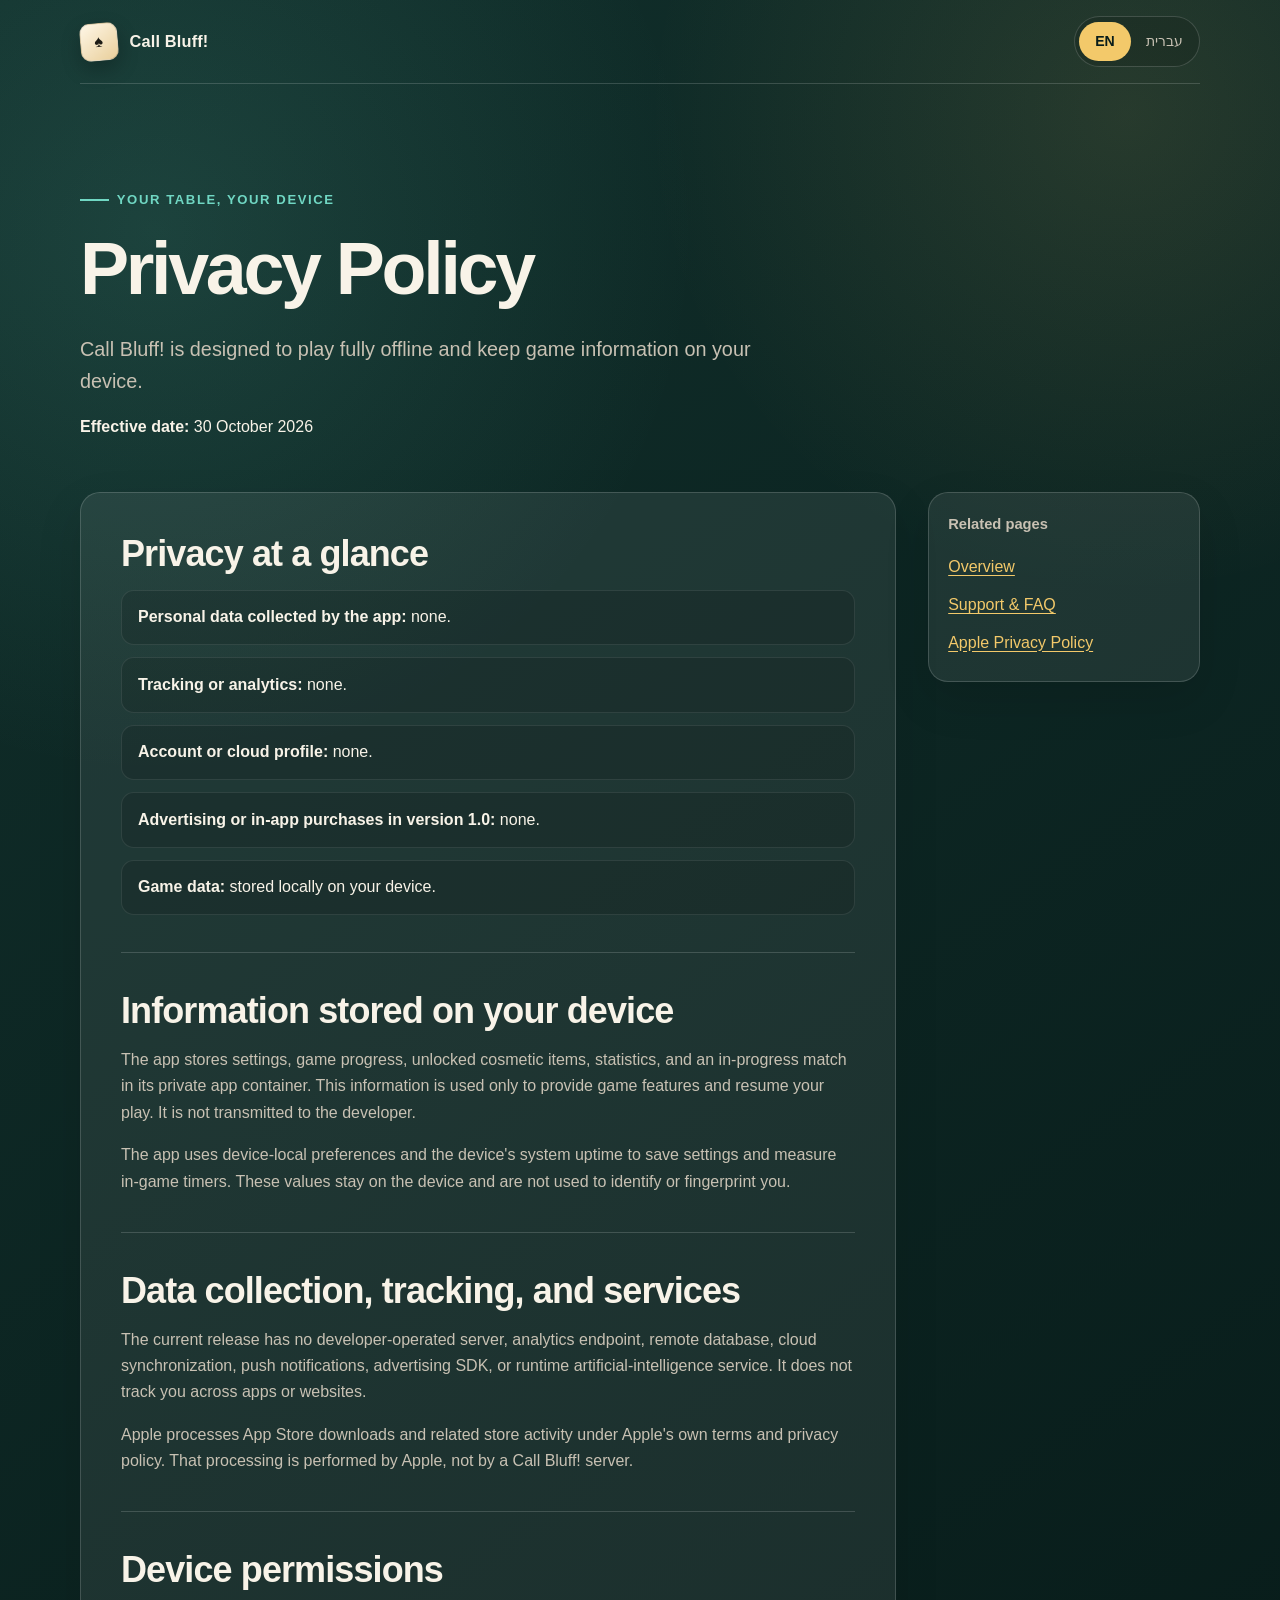
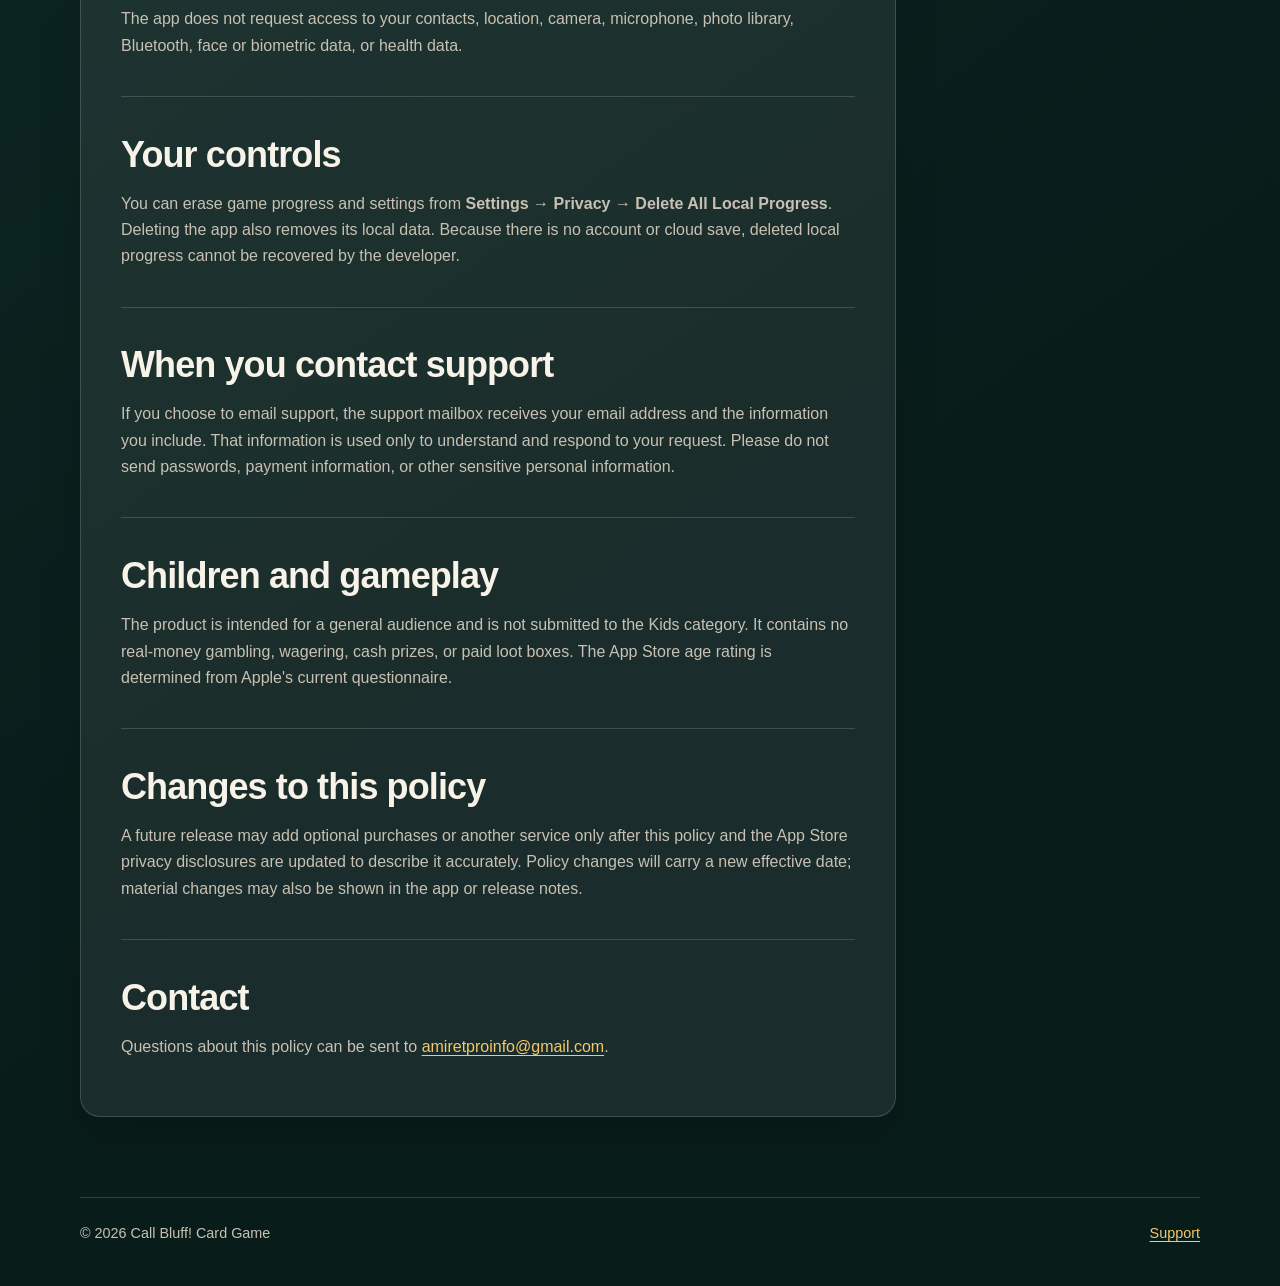
==== privacy.html @ 05d89d17 "Initial-public-support-site" ====
<!doctype html>
<html lang="en" dir="ltr">
  <head>
    <meta charset="utf-8" />
    <meta name="viewport" content="width=device-width, initial-scale=1" />
    <meta name="theme-color" content="#112f2b" />
    <meta
      name="description"
      content="Privacy Policy for Call Bluff! Card Game / שקרן! משחק הבלופים."
    />
    <title>Privacy Policy — Call Bluff!</title>
    <link rel="stylesheet" href="assets/styles.css" />
    <script src="site-config.js" defer></script>
    <script src="assets/site.js" defer></script>
  </head>
  <body>
    <a class="skip-link" href="#main">Skip to content / דילוג לתוכן</a>

    <header class="site-shell site-header">
      <a
        class="brand"
        href="index.html"
        data-language-aware
        aria-label="Call Bluff! home"
      >
        <span class="brand-mark" aria-hidden="true">♠</span>
        <span class="brand-wordmark">Call Bluff!</span>
      </a>
      <div class="language-switcher" role="group" aria-label="Language / שפה">
        <button type="button" data-set-lang="en" aria-pressed="true">EN</button>
        <button type="button" data-set-lang="he" aria-pressed="false">
          עברית
        </button>
      </div>
    </header>

    <main id="main" class="site-shell">
      <header class="document-hero" data-lang-panel="en">
        <p class="eyebrow">Your table, your device</p>
        <h1>Privacy Policy</h1>
        <p class="lede">
          Call Bluff! is designed to play fully offline and keep game
          information on your device.
        </p>
        <p>
          <strong>Effective date:</strong>
          <time datetime="2026-10-30">30 October 2026</time>
        </p>
      </header>

      <header
        class="document-hero"
        data-lang-panel="he"
        lang="he"
        dir="rtl"
        hidden
      >
        <p class="eyebrow">השולחן שלך, המכשיר שלך</p>
        <h1>מדיניות פרטיות</h1>
        <p class="lede">
          שקרן! תוכנן לפעול באופן מלא אופליין ולשמור את פרטי המשחק במכשיר שלך.
        </p>
        <p>
          <strong>תאריך תחילה:</strong>
          <time datetime="2026-10-30">30 באוקטובר 2026</time>
        </p>
      </header>

      <div class="document-layout" data-lang-panel="en">
        <article class="content-card">
          <section aria-labelledby="privacy-summary-en">
            <h2 id="privacy-summary-en">Privacy at a glance</h2>
            <ul class="summary-list">
              <li>
                <strong>Personal data collected by the app:</strong> none.
              </li>
              <li><strong>Tracking or analytics:</strong> none.</li>
              <li><strong>Account or cloud profile:</strong> none.</li>
              <li>
                <strong>Advertising or in-app purchases in version 1.0:</strong>
                none.
              </li>
              <li>
                <strong>Game data:</strong> stored locally on your device.
              </li>
            </ul>
          </section>

          <section aria-labelledby="local-data-en">
            <h2 id="local-data-en">Information stored on your device</h2>
            <p>
              The app stores settings, game progress, unlocked cosmetic items,
              statistics, and an in-progress match in its private app container.
              This information is used only to provide game features and resume
              your play. It is not transmitted to the developer.
            </p>
            <p>
              The app uses device-local preferences and the device's system
              uptime to save settings and measure in-game timers. These values
              stay on the device and are not used to identify or fingerprint
              you.
            </p>
          </section>

          <section aria-labelledby="collection-en">
            <h2 id="collection-en">Data collection, tracking, and services</h2>
            <p>
              The current release has no developer-operated server, analytics
              endpoint, remote database, cloud synchronization, push
              notifications, advertising SDK, or runtime artificial-intelligence
              service. It does not track you across apps or websites.
            </p>
            <p>
              Apple processes App Store downloads and related store activity
              under Apple's own terms and privacy policy. That processing is
              performed by Apple, not by a Call Bluff! server.
            </p>
          </section>

          <section aria-labelledby="permissions-en">
            <h2 id="permissions-en">Device permissions</h2>
            <p>
              The app does not request access to your contacts, location,
              camera, microphone, photo library, Bluetooth, face or biometric
              data, or health data.
            </p>
          </section>

          <section aria-labelledby="control-en">
            <h2 id="control-en">Your controls</h2>
            <p>
              You can erase game progress and settings from
              <strong>Settings → Privacy → Delete All Local Progress</strong>.
              Deleting the app also removes its local data. Because there is no
              account or cloud save, deleted local progress cannot be recovered
              by the developer.
            </p>
          </section>

          <section aria-labelledby="support-data-en">
            <h2 id="support-data-en">When you contact support</h2>
            <p>
              If you choose to email support, the support mailbox receives your
              email address and the information you include. That information is
              used only to understand and respond to your request. Please do not
              send passwords, payment information, or other sensitive personal
              information.
            </p>
          </section>

          <section aria-labelledby="children-en">
            <h2 id="children-en">Children and gameplay</h2>
            <p>
              The product is intended for a general audience and is not
              submitted to the Kids category. It contains no real-money
              gambling, wagering, cash prizes, or paid loot boxes. The App Store
              age rating is determined from Apple's current questionnaire.
            </p>
          </section>

          <section aria-labelledby="changes-en">
            <h2 id="changes-en">Changes to this policy</h2>
            <p>
              A future release may add optional purchases or another service
              only after this policy and the App Store privacy disclosures are
              updated to describe it accurately. Policy changes will carry a new
              effective date; material changes may also be shown in the app or
              release notes.
            </p>
          </section>

          <section aria-labelledby="contact-en">
            <h2 id="contact-en">Contact</h2>
            <p>
              Questions about this policy can be sent to
              <a
                data-support-link
                data-support-email
                data-subject="Call Bluff! Privacy Question"
                href="#"
                >the configured support email</a
              >.
            </p>
          </section>
        </article>

        <aside class="document-aside content-card" aria-label="Related pages">
          <p><strong>Related pages</strong></p>
          <a href="index.html" data-language-aware>Overview</a>
          <a href="support.html" data-language-aware>Support &amp; FAQ</a>
          <a href="https://www.apple.com/legal/privacy/" rel="external"
            >Apple Privacy Policy</a
          >
        </aside>
      </div>

      <div
        class="document-layout"
        data-lang-panel="he"
        lang="he"
        dir="rtl"
        hidden
      >
        <article class="content-card">
          <section aria-labelledby="privacy-summary-he">
            <h2 id="privacy-summary-he">הפרטיות בקצרה</h2>
            <ul class="summary-list">
              <li><strong>מידע אישי שהאפליקציה אוספת:</strong> אין.</li>
              <li><strong>מעקב או אנליטיקה:</strong> אין.</li>
              <li><strong>חשבון או פרופיל בענן:</strong> אין.</li>
              <li>
                <strong>פרסומות או רכישות בתוך האפליקציה בגרסה 1.0:</strong>
                אין.
              </li>
              <li><strong>נתוני המשחק:</strong> נשמרים מקומית במכשיר.</li>
            </ul>
          </section>

          <section aria-labelledby="local-data-he">
            <h2 id="local-data-he">מידע שנשמר במכשיר</h2>
            <p>
              האפליקציה שומרת הגדרות, התקדמות במשחק, פריטים קוסמטיים שנפתחו,
              נתונים סטטיסטיים ומשחק שנמצא בעיצומו בתוך המכל הפרטי שלה במכשיר.
              המידע משמש רק להפעלת תכונות המשחק ולחזרה למשחק, ואינו נשלח למפתח.
            </p>
            <p>
              האפליקציה משתמשת בהעדפות מקומיות ובזמן הפעילות של מערכת המכשיר
              לצורך שמירת הגדרות ומדידת טיימרים במשחק. הנתונים נשארים במכשיר
              ואינם משמשים לזיהוי המשתמש או לטביעת אצבע דיגיטלית.
            </p>
          </section>

          <section aria-labelledby="collection-he">
            <h2 id="collection-he">איסוף מידע, מעקב ושירותים</h2>
            <p>
              בגרסה הנוכחית אין שרת שמפעיל המפתח, נקודת קצה לאנליטיקה, מסד
              נתונים מרוחק, סנכרון ענן, הודעות Push, SDK לפרסום או שירות בינה
              מלאכותית בזמן ריצה. האפליקציה אינה עוקבת אחריך בין אפליקציות או
              אתרים.
            </p>
            <p>
              Apple מעבדת הורדות מה־App Store ופעילות נלווית בחנות לפי התנאים
              ומדיניות הפרטיות שלה. העיבוד נעשה בידי Apple ולא בשרת של שקרן!.
            </p>
          </section>

          <section aria-labelledby="permissions-he">
            <h2 id="permissions-he">הרשאות במכשיר</h2>
            <p>
              האפליקציה אינה מבקשת גישה לאנשי קשר, למיקום, למצלמה, למיקרופון,
              לספריית התמונות, ל־Bluetooth, לנתוני פנים או מידע ביומטרי, או
              למידע בריאותי.
            </p>
          </section>

          <section aria-labelledby="control-he">
            <h2 id="control-he">השליטה בידיך</h2>
            <p>
              אפשר למחוק את התקדמות המשחק וההגדרות דרך
              <strong>הגדרות ← פרטיות ← מחיקת כל ההתקדמות המקומית</strong>. גם
              מחיקת האפליקציה מסירה את הנתונים המקומיים. מאחר שאין חשבון או
              שמירה בענן, המפתח אינו יכול לשחזר התקדמות מקומית שנמחקה.
            </p>
          </section>

          <section aria-labelledby="support-data-he">
            <h2 id="support-data-he">בעת פנייה לתמיכה</h2>
            <p>
              אם בחרת לפנות לתמיכה בדוא״ל, תיבת התמיכה תקבל את כתובת הדוא״ל שלך
              ואת המידע שצירפת. מידע זה משמש רק להבנת הפנייה ולמענה עליה. אין
              לשלוח סיסמאות, פרטי תשלום או מידע אישי רגיש אחר.
            </p>
          </section>

          <section aria-labelledby="children-he">
            <h2 id="children-he">ילדים ואופי המשחק</h2>
            <p>
              המוצר מיועד לקהל כללי ואינו מוגש לקטגוריית הילדים. אין בו הימורים
              בכסף אמיתי, התערבות, פרסים כספיים או תיבות שלל בתשלום. דירוג הגיל
              ב־App Store נקבע לפי השאלון העדכני של Apple.
            </p>
          </section>

          <section aria-labelledby="changes-he">
            <h2 id="changes-he">שינויים במדיניות</h2>
            <p>
              שירות עתידי או רכישות אופציונליות יתווספו רק לאחר עדכון מדיניות זו
              והצהרות הפרטיות ב־App Store כך שיתארו אותם במדויק. לכל שינוי יהיה
              תאריך תחילה חדש; שינוי מהותי עשוי להופיע גם באפליקציה או בהערות
              הגרסה.
            </p>
          </section>

          <section aria-labelledby="contact-he">
            <h2 id="contact-he">יצירת קשר</h2>
            <p>
              שאלות על המדיניות אפשר לשלוח אל
              <a
                data-support-link
                data-support-email
                data-subject="שאלת פרטיות — שקרן!"
                href="#"
                >כתובת התמיכה שהוגדרה</a
              >.
            </p>
          </section>
        </article>

        <aside class="document-aside content-card" aria-label="עמודים קשורים">
          <p><strong>עמודים קשורים</strong></p>
          <a href="index.html" data-language-aware>סקירה</a>
          <a href="support.html" data-language-aware>תמיכה ושאלות נפוצות</a>
          <a href="https://www.apple.com/legal/privacy/he/" rel="external"
            >מדיניות הפרטיות של Apple</a
          >
        </aside>
      </div>
    </main>

    <footer class="site-shell site-footer">
      <p>© <span data-current-year></span> Call Bluff! Card Game</p>
      <p data-lang-panel="en">
        <a href="support.html" data-language-aware>Support</a>
      </p>
      <p data-lang-panel="he" lang="he" dir="rtl" hidden>
        <a href="support.html" data-language-aware>תמיכה</a>
      </p>
    </footer>
  </body>
</html>
---- assets/styles.css ----
:root {
  color-scheme: dark;
  --ink: #f8f3e8;
  --muted: #c8c1b3;
  --felt: #112f2b;
  --felt-deep: #081c1a;
  --surface: rgba(255, 255, 255, 0.075);
  --surface-strong: rgba(255, 255, 255, 0.12);
  --line: rgba(255, 255, 255, 0.16);
  --gold: #f3c96a;
  --gold-deep: #b77b27;
  --coral: #ff806a;
  --teal: #70d7c3;
  --shadow: 0 24px 70px rgba(0, 0, 0, 0.32);
  font-family: Inter, ui-rounded, "SF Pro Rounded", "Segoe UI", Arial, sans-serif;
  font-synthesis: none;
}

* {
  box-sizing: border-box;
}

html {
  min-height: 100%;
  background: var(--felt-deep);
  scroll-behavior: smooth;
}

body {
  min-height: 100vh;
  margin: 0;
  color: var(--ink);
  background:
    radial-gradient(circle at 12% 8%, rgba(112, 215, 195, 0.13), transparent 34rem),
    radial-gradient(circle at 88% 4%, rgba(243, 201, 106, 0.11), transparent 30rem),
    linear-gradient(145deg, var(--felt), var(--felt-deep) 72%);
  line-height: 1.65;
}

body::before {
  position: fixed;
  inset: 0;
  z-index: -1;
  content: "";
  opacity: 0.18;
  pointer-events: none;
  background-image: repeating-linear-gradient(125deg, transparent 0 17px, rgba(255, 255, 255, 0.025) 18px 19px);
}

a {
  color: var(--gold);
  text-underline-offset: 0.2em;
}

a:hover {
  color: #ffe3a2;
}

button,
a {
  -webkit-tap-highlight-color: transparent;
}

:focus-visible {
  outline: 3px solid var(--teal);
  outline-offset: 4px;
  border-radius: 0.25rem;
}

.skip-link {
  position: fixed;
  inset-block-start: 0.75rem;
  inset-inline-start: 0.75rem;
  z-index: 20;
  padding: 0.65rem 0.9rem;
  color: var(--felt-deep);
  background: var(--ink);
  border-radius: 0.65rem;
  transform: translateY(-180%);
  transition: transform 160ms ease;
}

.skip-link:focus {
  transform: translateY(0);
}

.site-shell {
  width: min(70rem, calc(100% - 2rem));
  margin-inline: auto;
}

.site-header {
  display: flex;
  align-items: center;
  justify-content: space-between;
  gap: 1rem;
  min-height: 5.25rem;
  border-bottom: 1px solid var(--line);
}

.brand {
  display: inline-flex;
  align-items: center;
  gap: 0.75rem;
  color: var(--ink);
  font-size: 1.02rem;
  font-weight: 800;
  letter-spacing: 0.01em;
  text-decoration: none;
}

.brand-mark {
  display: grid;
  width: 2.35rem;
  aspect-ratio: 1;
  place-items: center;
  color: #1d1b15;
  background: linear-gradient(145deg, #fff7e7, #e9cf9b);
  border: 1px solid rgba(0, 0, 0, 0.14);
  border-radius: 0.65rem;
  box-shadow: 0 8px 20px rgba(0, 0, 0, 0.24);
  transform: rotate(-5deg);
}

.language-switcher {
  display: inline-flex;
  gap: 0.25rem;
  padding: 0.28rem;
  border: 1px solid var(--line);
  border-radius: 999px;
  background: rgba(0, 0, 0, 0.12);
}

.language-switcher button {
  min-width: 3.2rem;
  padding: 0.5rem 0.72rem;
  color: var(--muted);
  font: inherit;
  font-size: 0.88rem;
  font-weight: 750;
  cursor: pointer;
  background: transparent;
  border: 0;
  border-radius: 999px;
}

.language-switcher button.is-active {
  color: var(--felt-deep);
  background: var(--gold);
}

.hero {
  display: grid;
  grid-template-columns: minmax(0, 1.25fr) minmax(15rem, 0.75fr);
  gap: clamp(2rem, 6vw, 5.5rem);
  align-items: center;
  padding-block: clamp(4.5rem, 10vw, 8.5rem);
}

.eyebrow {
  display: inline-flex;
  align-items: center;
  gap: 0.5rem;
  margin: 0 0 1rem;
  color: var(--teal);
  font-size: 0.82rem;
  font-weight: 800;
  letter-spacing: 0.12em;
  text-transform: uppercase;
}

.eyebrow::before {
  width: 1.8rem;
  height: 2px;
  content: "";
  background: currentColor;
}

h1,
h2,
h3 {
  line-height: 1.14;
  text-wrap: balance;
}

h1 {
  max-width: 13ch;
  margin: 0;
  font-size: clamp(2.8rem, 7vw, 5.7rem);
  letter-spacing: -0.045em;
}

h2 {
  margin-block: 0 0.7rem;
  font-size: clamp(1.55rem, 3vw, 2.25rem);
  letter-spacing: -0.025em;
}

h3 {
  margin-block: 0 0.45rem;
  font-size: 1.08rem;
}

.lede {
  max-width: 42rem;
  margin-block: 1.35rem 0;
  color: var(--muted);
  font-size: clamp(1.05rem, 2vw, 1.24rem);
}

.trust-row {
  display: flex;
  flex-wrap: wrap;
  gap: 0.6rem;
  margin-block: 1.75rem 0;
  padding: 0;
  list-style: none;
}

.trust-row li,
.pill {
  padding: 0.42rem 0.72rem;
  color: var(--ink);
  font-size: 0.84rem;
  font-weight: 700;
  background: var(--surface);
  border: 1px solid var(--line);
  border-radius: 999px;
}

.card-stack {
  position: relative;
  min-height: 19rem;
  isolation: isolate;
}

.playing-card {
  position: absolute;
  inset-block-start: 50%;
  inset-inline-start: 50%;
  display: flex;
  width: clamp(9.5rem, 22vw, 13rem);
  aspect-ratio: 0.7;
  flex-direction: column;
  justify-content: space-between;
  padding: 1.15rem;
  color: #191610;
  background: linear-gradient(145deg, #fffdf6, #ead9b6);
  border: 1px solid rgba(0, 0, 0, 0.18);
  border-radius: 1.1rem;
  box-shadow: var(--shadow);
}

.playing-card span {
  font-size: clamp(1.9rem, 4vw, 2.7rem);
  font-weight: 900;
  line-height: 1;
}

.playing-card span:last-child {
  align-self: flex-end;
  transform: rotate(180deg);
}

.playing-card:nth-child(1) {
  transform: translate(-62%, -50%) rotate(-13deg);
}

.playing-card:nth-child(2) {
  color: #8e261f;
  transform: translate(-42%, -51%) rotate(6deg);
}

.playing-card:nth-child(3) {
  color: var(--ink);
  background:
    linear-gradient(135deg, transparent 43%, rgba(243, 201, 106, 0.18) 44% 56%, transparent 57%),
    linear-gradient(145deg, #173f39, #0b211e);
  border: 2px solid rgba(243, 201, 106, 0.45);
  transform: translate(-20%, -44%) rotate(16deg);
}

.section-grid {
  display: grid;
  grid-template-columns: repeat(2, minmax(0, 1fr));
  gap: 1rem;
  padding-block: 0 5rem;
}

.action-card,
.content-card,
.notice {
  background: var(--surface);
  border: 1px solid var(--line);
  border-radius: 1.25rem;
  box-shadow: 0 18px 45px rgba(0, 0, 0, 0.12);
}

.action-card {
  display: block;
  min-height: 13rem;
  padding: clamp(1.35rem, 4vw, 2.1rem);
  color: inherit;
  text-decoration: none;
  transition: border-color 160ms ease, transform 160ms ease, background 160ms ease;
}

.action-card:hover {
  color: inherit;
  background: var(--surface-strong);
  border-color: rgba(243, 201, 106, 0.54);
  transform: translateY(-3px);
}

.action-card p,
.content-card p,
.content-card li,
.notice p {
  color: var(--muted);
}

.action-card .arrow {
  display: inline-block;
  margin-block-start: 1.2rem;
  color: var(--gold);
  font-weight: 800;
}

.document-hero {
  max-width: 52rem;
  padding-block: clamp(3.5rem, 8vw, 6.2rem) 2.2rem;
}

.document-hero h1 {
  max-width: 18ch;
  font-size: clamp(2.5rem, 6vw, 4.6rem);
}

.document-layout {
  display: grid;
  grid-template-columns: minmax(0, 1fr) 17rem;
  gap: 2rem;
  align-items: start;
  padding-block-end: 5rem;
}

.content-card {
  padding: clamp(1.35rem, 4vw, 2.5rem);
}

.content-card section + section {
  margin-block-start: 2.3rem;
  padding-block-start: 2.3rem;
  border-top: 1px solid var(--line);
}

.content-card ul {
  padding-inline-start: 1.3rem;
}

.summary-list {
  display: grid;
  gap: 0.75rem;
  padding: 0 !important;
  list-style: none;
}

.summary-list li {
  padding: 0.85rem 1rem;
  color: var(--ink);
  background: rgba(0, 0, 0, 0.13);
  border: 1px solid rgba(255, 255, 255, 0.09);
  border-radius: 0.8rem;
}

.document-aside {
  position: sticky;
  inset-block-start: 1rem;
  padding: 1.2rem;
}

.document-aside p {
  margin-block: 0 0.8rem;
  font-size: 0.92rem;
}

.document-aside a {
  display: block;
  padding-block: 0.35rem;
}

.notice {
  margin-block: 1.4rem;
  padding: 1rem 1.1rem;
  border-inline-start: 4px solid var(--gold);
}

.notice strong {
  display: block;
  margin-block-end: 0.2rem;
}

.faq-list {
  display: grid;
  gap: 0.75rem;
}

.faq-list details {
  overflow: clip;
  background: rgba(0, 0, 0, 0.13);
  border: 1px solid rgba(255, 255, 255, 0.1);
  border-radius: 0.85rem;
}

.faq-list summary {
  padding: 1rem 1.1rem;
  font-weight: 780;
  cursor: pointer;
}

.faq-list details p,
.faq-list details ul {
  margin-block: 0;
  padding: 0 1.1rem 1.1rem;
}

.contact-box {
  padding: clamp(1.25rem, 4vw, 2rem);
  background: linear-gradient(135deg, rgba(243, 201, 106, 0.16), rgba(112, 215, 195, 0.08));
  border: 1px solid rgba(243, 201, 106, 0.35);
  border-radius: 1rem;
}

.button-link {
  display: inline-flex;
  align-items: center;
  min-height: 2.75rem;
  margin-block-start: 0.7rem;
  padding: 0.6rem 1rem;
  color: #1d1b15;
  font-weight: 800;
  text-decoration: none;
  background: var(--gold);
  border-radius: 999px;
}

.button-link:hover {
  color: #000;
  background: #ffe3a2;
}

.configuration-placeholder {
  text-decoration: underline wavy var(--coral);
  text-underline-offset: 0.2em;
}

.site-footer {
  display: flex;
  flex-wrap: wrap;
  justify-content: space-between;
  gap: 0.75rem 1.5rem;
  padding-block: 1.5rem 2.5rem;
  color: var(--muted);
  font-size: 0.9rem;
  border-top: 1px solid var(--line);
}

.site-footer p {
  margin: 0;
}

[hidden] {
  display: none !important;
}

@media (max-width: 760px) {
  .hero,
  .document-layout {
    grid-template-columns: 1fr;
  }

  .hero {
    padding-block-start: 3.4rem;
  }

  .hero-copy {
    z-index: 1;
  }

  .card-stack {
    min-height: 15rem;
    order: -1;
  }

  .playing-card {
    width: 9rem;
  }

  .section-grid {
    grid-template-columns: 1fr;
  }

  .document-aside {
    position: static;
    order: -1;
  }
}

@media (max-width: 430px) {
  .site-shell {
    width: min(100% - 1.2rem, 70rem);
  }

  .site-header {
    min-height: 4.7rem;
  }

  .brand-wordmark {
    display: none;
  }

  .content-card {
    border-radius: 1rem;
  }
}

@media (prefers-reduced-motion: reduce) {
  html {
    scroll-behavior: auto;
  }

  *,
  *::before,
  *::after {
    scroll-behavior: auto !important;
    transition-duration: 0.01ms !important;
    animation-duration: 0.01ms !important;
    animation-iteration-count: 1 !important;
  }
}

@media print {
  :root {
    color-scheme: light;
  }

  body {
    color: #111;
    background: #fff;
  }

  .site-header,
  .document-aside,
  .site-footer,
  .skip-link {
    display: none;
  }

  .site-shell,
  .document-layout {
    width: 100%;
    display: block;
  }

  .content-card {
    padding: 0;
    color: #111;
    background: #fff;
    border: 0;
    box-shadow: none;
  }

  .content-card p,
  .content-card li {
    color: #222;
  }
}
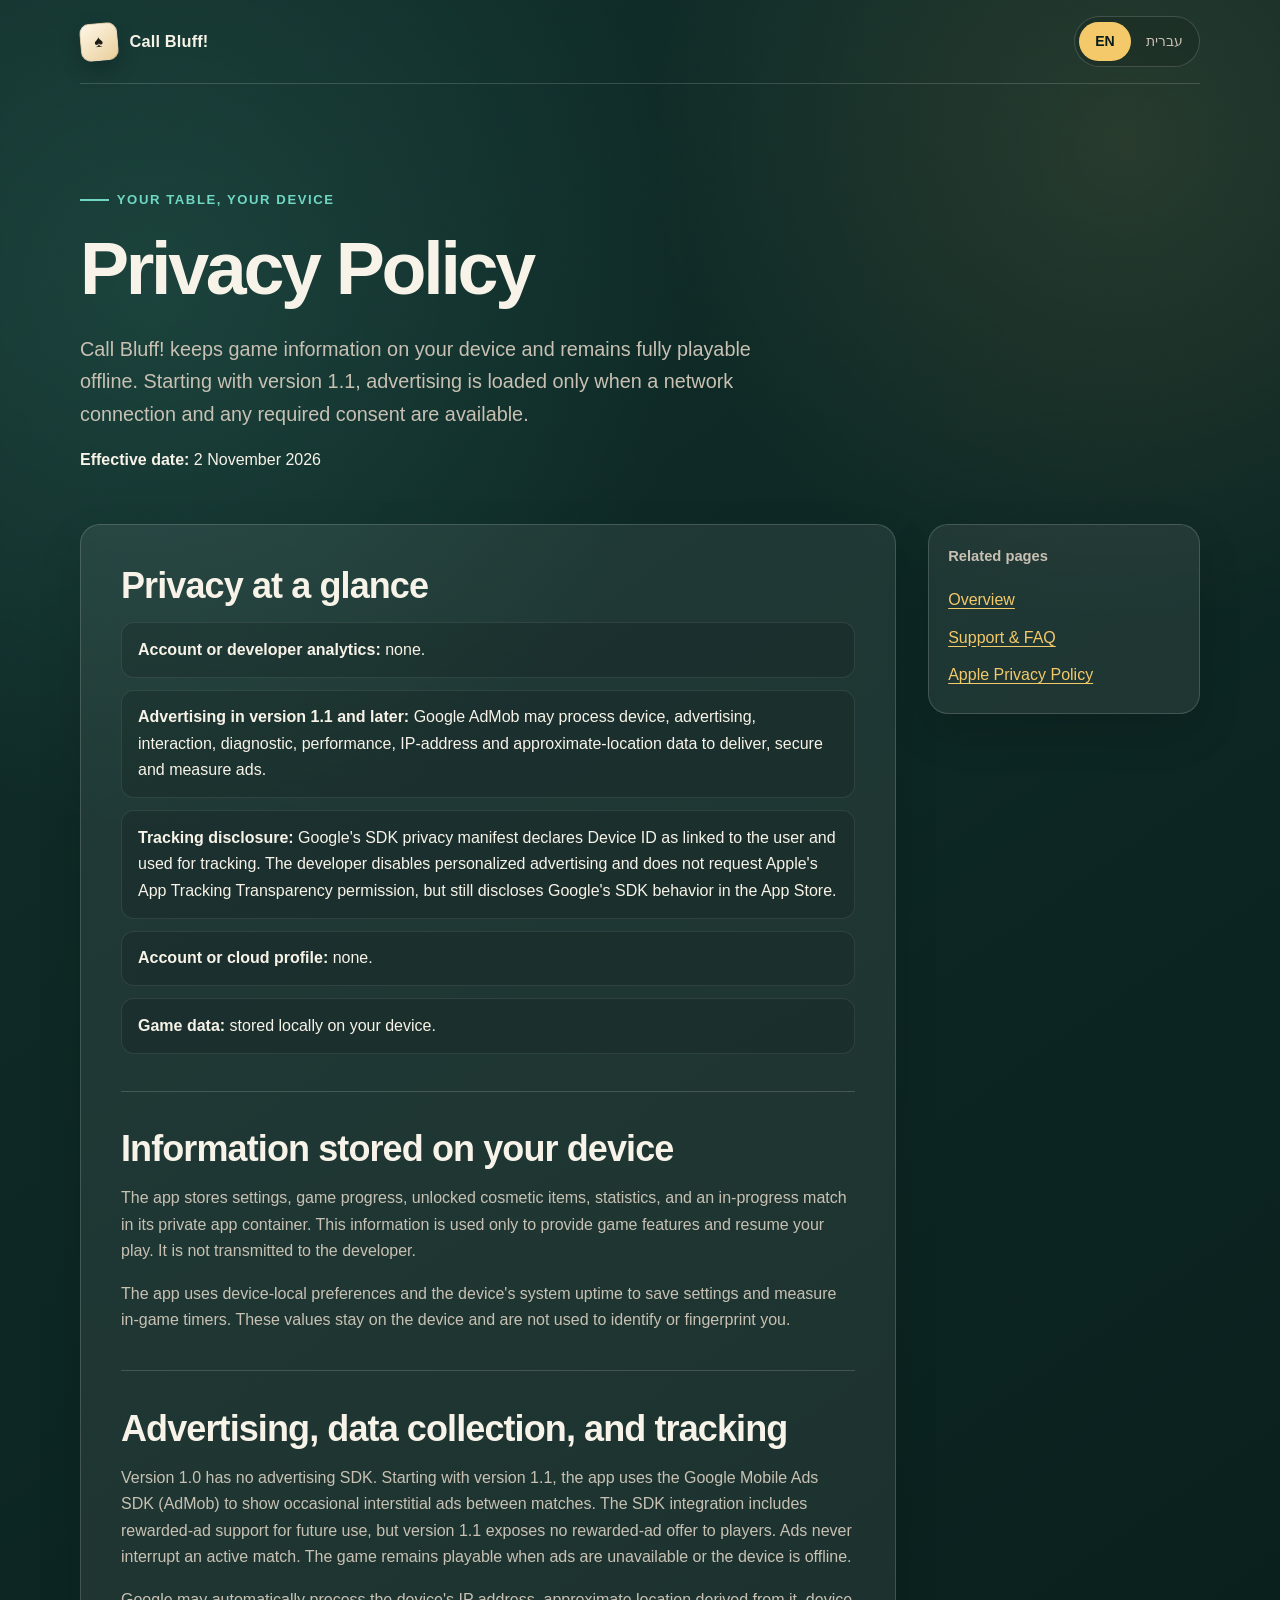
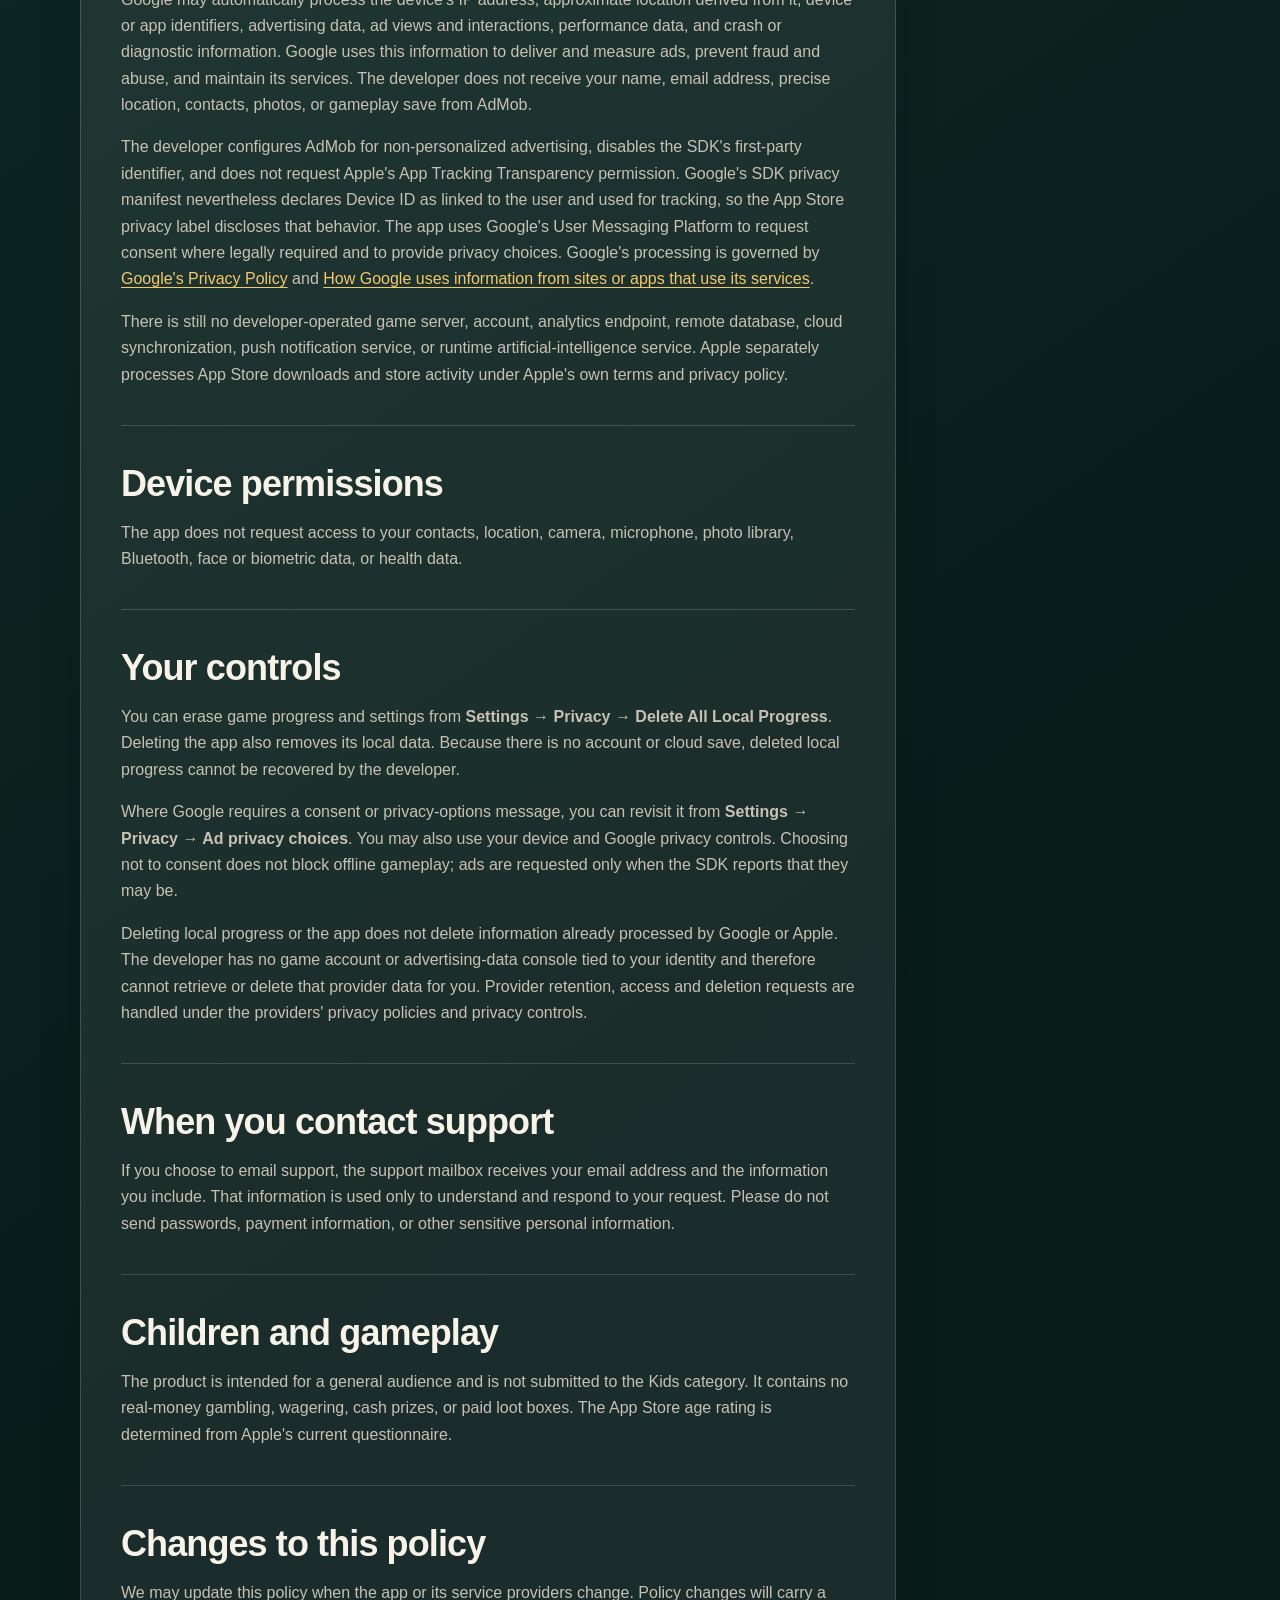
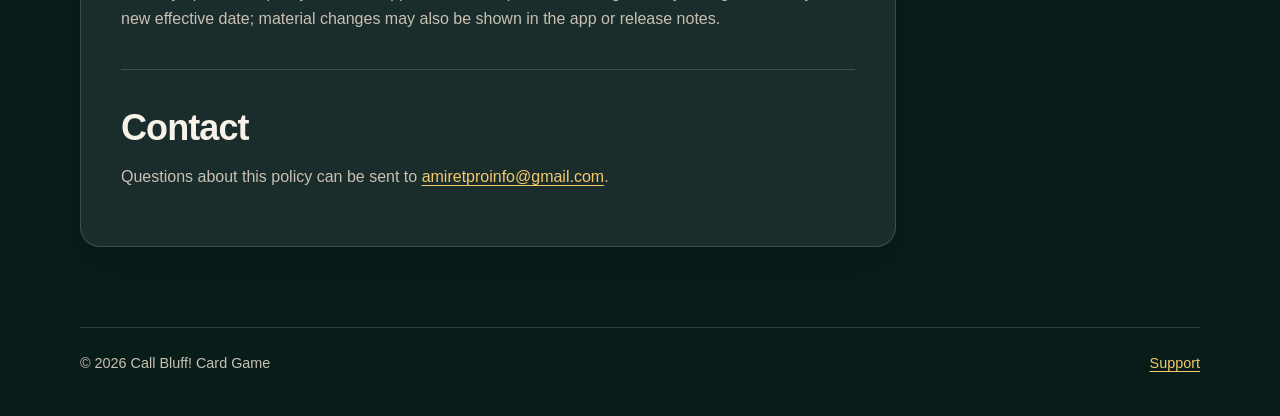
==== commit aed90887: "Update privacy disclosures for AdMob 1.1" ====
--- a/privacy.html
+++ b/privacy.html
@@ -39,12 +39,13 @@
         <p class="eyebrow">Your table, your device</p>
         <h1>Privacy Policy</h1>
         <p class="lede">
-          Call Bluff! is designed to play fully offline and keep game
-          information on your device.
+          Call Bluff! keeps game information on your device and remains fully
+          playable offline. Starting with version 1.1, advertising is loaded
+          only when a network connection and any required consent are available.
         </p>
         <p>
           <strong>Effective date:</strong>
-          <time datetime="2026-10-30">30 October 2026</time>
+          <time datetime="2026-11-02">2 November 2026</time>
         </p>
       </header>
 
@@ -58,11 +59,13 @@
         <p class="eyebrow">השולחן שלך, המכשיר שלך</p>
         <h1>מדיניות פרטיות</h1>
         <p class="lede">
-          שקרן! תוכנן לפעול באופן מלא אופליין ולשמור את פרטי המשחק במכשיר שלך.
+          שקרן! שומר את פרטי המשחק במכשיר ופועל באופן מלא גם אופליין. החל
+          מגרסה 1.1, פרסומות נטענות רק כשיש חיבור לרשת וכאשר התקבלה הסכמה
+          נדרשת, אם היא נדרשת באזור שלך.
         </p>
         <p>
           <strong>תאריך תחילה:</strong>
-          <time datetime="2026-10-30">30 באוקטובר 2026</time>
+          <time datetime="2026-11-02">2 בנובמבר 2026</time>
         </p>
       </header>
 
@@ -71,15 +74,21 @@
           <section aria-labelledby="privacy-summary-en">
             <h2 id="privacy-summary-en">Privacy at a glance</h2>
             <ul class="summary-list">
+              <li><strong>Account or developer analytics:</strong> none.</li>
               <li>
-                <strong>Personal data collected by the app:</strong> none.
+                <strong>Advertising in version 1.1 and later:</strong> Google
+                AdMob may process device, advertising, interaction, diagnostic,
+                performance, IP-address and approximate-location data to deliver,
+                secure and measure ads.
               </li>
-              <li><strong>Tracking or analytics:</strong> none.</li>
+              <li>
+                <strong>Tracking disclosure:</strong> Google's SDK privacy
+                manifest declares Device ID as linked to the user and used for
+                tracking. The developer disables personalized advertising and
+                does not request Apple's App Tracking Transparency permission,
+                but still discloses Google's SDK behavior in the App Store.
+              </li>
               <li><strong>Account or cloud profile:</strong> none.</li>
-              <li>
-                <strong>Advertising or in-app purchases in version 1.0:</strong>
-                none.
-              </li>
               <li>
                 <strong>Game data:</strong> stored locally on your device.
               </li>
@@ -103,17 +112,50 @@
           </section>
 
           <section aria-labelledby="collection-en">
-            <h2 id="collection-en">Data collection, tracking, and services</h2>
-            <p>
-              The current release has no developer-operated server, analytics
-              endpoint, remote database, cloud synchronization, push
-              notifications, advertising SDK, or runtime artificial-intelligence
-              service. It does not track you across apps or websites.
-            </p>
-            <p>
-              Apple processes App Store downloads and related store activity
-              under Apple's own terms and privacy policy. That processing is
-              performed by Apple, not by a Call Bluff! server.
+            <h2 id="collection-en">Advertising, data collection, and tracking</h2>
+            <p>
+              Version 1.0 has no advertising SDK. Starting with version 1.1,
+              the app uses the Google Mobile Ads SDK (AdMob) to show occasional
+              interstitial ads between matches. The SDK integration includes
+              rewarded-ad support for future use, but version 1.1 exposes no
+              rewarded-ad offer to players. Ads never interrupt an active match. The
+              game remains playable when ads are unavailable or the device is
+              offline.
+            </p>
+            <p>
+              Google may automatically process the device's IP address,
+              approximate location derived from it, device or app identifiers,
+              advertising data, ad views and interactions, performance data,
+              and crash or diagnostic information. Google uses this information
+              to deliver and measure ads, prevent fraud and abuse, and maintain
+              its services. The developer does not receive your name, email
+              address, precise location, contacts, photos, or gameplay save from
+              AdMob.
+            </p>
+            <p>
+              The developer configures AdMob for non-personalized advertising,
+              disables the SDK's first-party identifier, and does not request
+              Apple's App Tracking Transparency permission. Google's SDK
+              privacy manifest nevertheless declares Device ID as linked to the
+              user and used for tracking, so the App Store privacy label
+              discloses that behavior. The app uses Google's User Messaging
+              Platform to request consent where legally required and to provide
+              privacy choices. Google's processing is governed by
+              <a href="https://policies.google.com/privacy" rel="external"
+                >Google's Privacy Policy</a
+              > and
+              <a
+                href="https://policies.google.com/technologies/partner-sites"
+                rel="external"
+                >How Google uses information from sites or apps that use its services</a
+              >.
+            </p>
+            <p>
+              There is still no developer-operated game server, account,
+              analytics endpoint, remote database, cloud synchronization, push
+              notification service, or runtime artificial-intelligence service.
+              Apple separately processes App Store downloads and store activity
+              under Apple's own terms and privacy policy.
             </p>
           </section>
 
@@ -135,6 +177,21 @@
               account or cloud save, deleted local progress cannot be recovered
               by the developer.
             </p>
+            <p>
+              Where Google requires a consent or privacy-options message, you
+              can revisit it from <strong>Settings → Privacy → Ad privacy
+              choices</strong>. You may also use your device and Google privacy
+              controls. Choosing not to consent does not block offline gameplay;
+              ads are requested only when the SDK reports that they may be.
+            </p>
+            <p>
+              Deleting local progress or the app does not delete information
+              already processed by Google or Apple. The developer has no game
+              account or advertising-data console tied to your identity and
+              therefore cannot retrieve or delete that provider data for you.
+              Provider retention, access and deletion requests are handled under
+              the providers' privacy policies and privacy controls.
+            </p>
           </section>
 
           <section aria-labelledby="support-data-en">
@@ -161,11 +218,9 @@
           <section aria-labelledby="changes-en">
             <h2 id="changes-en">Changes to this policy</h2>
             <p>
-              A future release may add optional purchases or another service
-              only after this policy and the App Store privacy disclosures are
-              updated to describe it accurately. Policy changes will carry a new
-              effective date; material changes may also be shown in the app or
-              release notes.
+              We may update this policy when the app or its service providers
+              change. Policy changes will carry a new effective date; material
+              changes may also be shown in the app or release notes.
             </p>
           </section>
 
@@ -205,13 +260,19 @@
           <section aria-labelledby="privacy-summary-he">
             <h2 id="privacy-summary-he">הפרטיות בקצרה</h2>
             <ul class="summary-list">
-              <li><strong>מידע אישי שהאפליקציה אוספת:</strong> אין.</li>
-              <li><strong>מעקב או אנליטיקה:</strong> אין.</li>
+              <li><strong>חשבון או אנליטיקה של המפתח:</strong> אין.</li>
+              <li>
+                <strong>פרסום בגרסה 1.1 ואילך:</strong> Google AdMob עשויה לעבד
+                נתוני מכשיר, פרסום, אינטראקציה, אבחון, ביצועים, כתובת IP ומיקום
+                משוער לצורך הצגה, אבטחה ומדידה של פרסומות.
+              </li>
+              <li>
+                <strong>הצהרת מעקב:</strong> מניפסט הפרטיות של ה־SDK של Google
+                מצהיר שמזהה מכשיר מקושר למשתמש ומשמש למעקב. המפתח משבית פרסום
+                מותאם אישית ואינו מבקש הרשאת שקיפות מעקב של Apple, אך עדיין
+                מצהיר על התנהגות ה־SDK ב־App Store.
+              </li>
               <li><strong>חשבון או פרופיל בענן:</strong> אין.</li>
-              <li>
-                <strong>פרסומות או רכישות בתוך האפליקציה בגרסה 1.0:</strong>
-                אין.
-              </li>
               <li><strong>נתוני המשחק:</strong> נשמרים מקומית במכשיר.</li>
             </ul>
           </section>
@@ -231,16 +292,44 @@
           </section>
 
           <section aria-labelledby="collection-he">
-            <h2 id="collection-he">איסוף מידע, מעקב ושירותים</h2>
-            <p>
-              בגרסה הנוכחית אין שרת שמפעיל המפתח, נקודת קצה לאנליטיקה, מסד
-              נתונים מרוחק, סנכרון ענן, הודעות Push, SDK לפרסום או שירות בינה
-              מלאכותית בזמן ריצה. האפליקציה אינה עוקבת אחריך בין אפליקציות או
-              אתרים.
-            </p>
-            <p>
-              Apple מעבדת הורדות מה־App Store ופעילות נלווית בחנות לפי התנאים
-              ומדיניות הפרטיות שלה. העיבוד נעשה בידי Apple ולא בשרת של שקרן!.
+            <h2 id="collection-he">פרסום, איסוף מידע ומעקב</h2>
+            <p>
+              גרסה 1.0 אינה כוללת SDK לפרסום. החל מגרסה 1.1 האפליקציה משתמשת
+              ב־Google Mobile Ads SDK ‏(AdMob) להצגה מזדמנת של פרסומות מעבר בין
+              משחקים. שילוב ה־SDK כולל תמיכה עתידית בפרסומות מתוגמלות, אך גרסה
+              1.1 אינה מציגה לשחקנים הצעה כזו. פרסומות אינן קוטעות משחק פעיל.
+              המשחק ממשיך לפעול כאשר אין פרסומות זמינות
+              או כשהמכשיר אינו מחובר לרשת.
+            </p>
+            <p>
+              Google עשויה לעבד באופן אוטומטי את כתובת ה־IP של המכשיר, מיקום
+              משוער הנגזר ממנה, מזהי מכשיר או אפליקציה, נתוני פרסום, צפיות
+              ואינטראקציות עם פרסומות, נתוני ביצועים ומידע על קריסות או אבחון.
+              המידע משמש להצגה ולמדידה של פרסומות, למניעת הונאה ושימוש לרעה
+              ולתחזוקת השירותים. המפתח אינו מקבל מ־AdMob את שמך, כתובת הדוא״ל,
+              המיקום המדויק, אנשי הקשר, התמונות או שמירת המשחק שלך.
+            </p>
+            <p>
+              המפתח מגדיר ב־AdMob פרסום שאינו מותאם אישית, משבית את המזהה
+              מהצד הראשון של ה־SDK ואינו מבקש את הרשאת שקיפות המעקב של Apple.
+              עם זאת, מניפסט הפרטיות של ה־SDK של Google מצהיר שמזהה מכשיר
+              מקושר למשתמש ומשמש למעקב, ולכן תווית הפרטיות ב־App Store מגלה
+              התנהגות זו. האפליקציה משתמשת ב־User Messaging Platform של Google
+              כדי לבקש הסכמה במקומות שבהם הדין דורש זאת ולאפשר בחירות פרטיות.
+              העיבוד של Google כפוף ל־<a href="https://policies.google.com/privacy?hl=iw" rel="external"
+                >מדיניות הפרטיות של Google</a
+              > ולדף
+              <a
+                href="https://policies.google.com/technologies/partner-sites?hl=iw"
+                rel="external"
+                >כיצד Google משתמשת במידע מאתרים או מאפליקציות שמשתמשים בשירותיה</a
+              >.
+            </p>
+            <p>
+              עדיין אין שרת משחק שמפעיל המפתח, חשבון, נקודת קצה לאנליטיקה,
+              מסד נתונים מרוחק, סנכרון ענן, הודעות Push או שירות בינה מלאכותית
+              בזמן ריצה. Apple מעבדת בנפרד הורדות ופעילות בחנות לפי התנאים
+              ומדיניות הפרטיות שלה.
             </p>
           </section>
 
@@ -261,6 +350,20 @@
               מחיקת האפליקציה מסירה את הנתונים המקומיים. מאחר שאין חשבון או
               שמירה בענן, המפתח אינו יכול לשחזר התקדמות מקומית שנמחקה.
             </p>
+            <p>
+              כאשר Google דורשת הודעת הסכמה או אפשרויות פרטיות, אפשר לפתוח
+              אותה שוב דרך <strong>הגדרות ← פרטיות ← אפשרויות פרטיות לפרסום</strong>.
+              אפשר להשתמש גם בבקרות הפרטיות של המכשיר ושל Google. בחירה שלא
+              להסכים אינה חוסמת משחק אופליין; האפליקציה מבקשת פרסומות רק כאשר
+              ה־SDK מדווח שמותר לעשות זאת.
+            </p>
+            <p>
+              מחיקת ההתקדמות המקומית או האפליקציה אינה מוחקת מידע שכבר עובד
+              בידי Google או Apple. למפתח אין חשבון משחק או מסוף נתוני פרסום
+              שמקושר לזהות שלך, ולכן הוא אינו יכול לאחזר או למחוק עבורך את נתוני
+              הספקים. תקופות שמירה ובקשות גישה או מחיקה מטופלות לפי מדיניות
+              הפרטיות ובקרות הפרטיות של הספקים.
+            </p>
           </section>
 
           <section aria-labelledby="support-data-he">
@@ -284,10 +387,9 @@
           <section aria-labelledby="changes-he">
             <h2 id="changes-he">שינויים במדיניות</h2>
             <p>
-              שירות עתידי או רכישות אופציונליות יתווספו רק לאחר עדכון מדיניות זו
-              והצהרות הפרטיות ב־App Store כך שיתארו אותם במדויק. לכל שינוי יהיה
-              תאריך תחילה חדש; שינוי מהותי עשוי להופיע גם באפליקציה או בהערות
-              הגרסה.
+              אנו עשויים לעדכן מדיניות זו כאשר האפליקציה או ספקי השירות שלה
+              משתנים. לכל שינוי יהיה תאריך תחילה חדש; שינוי מהותי עשוי להופיע
+              גם באפליקציה או בהערות הגרסה.
             </p>
           </section>
 
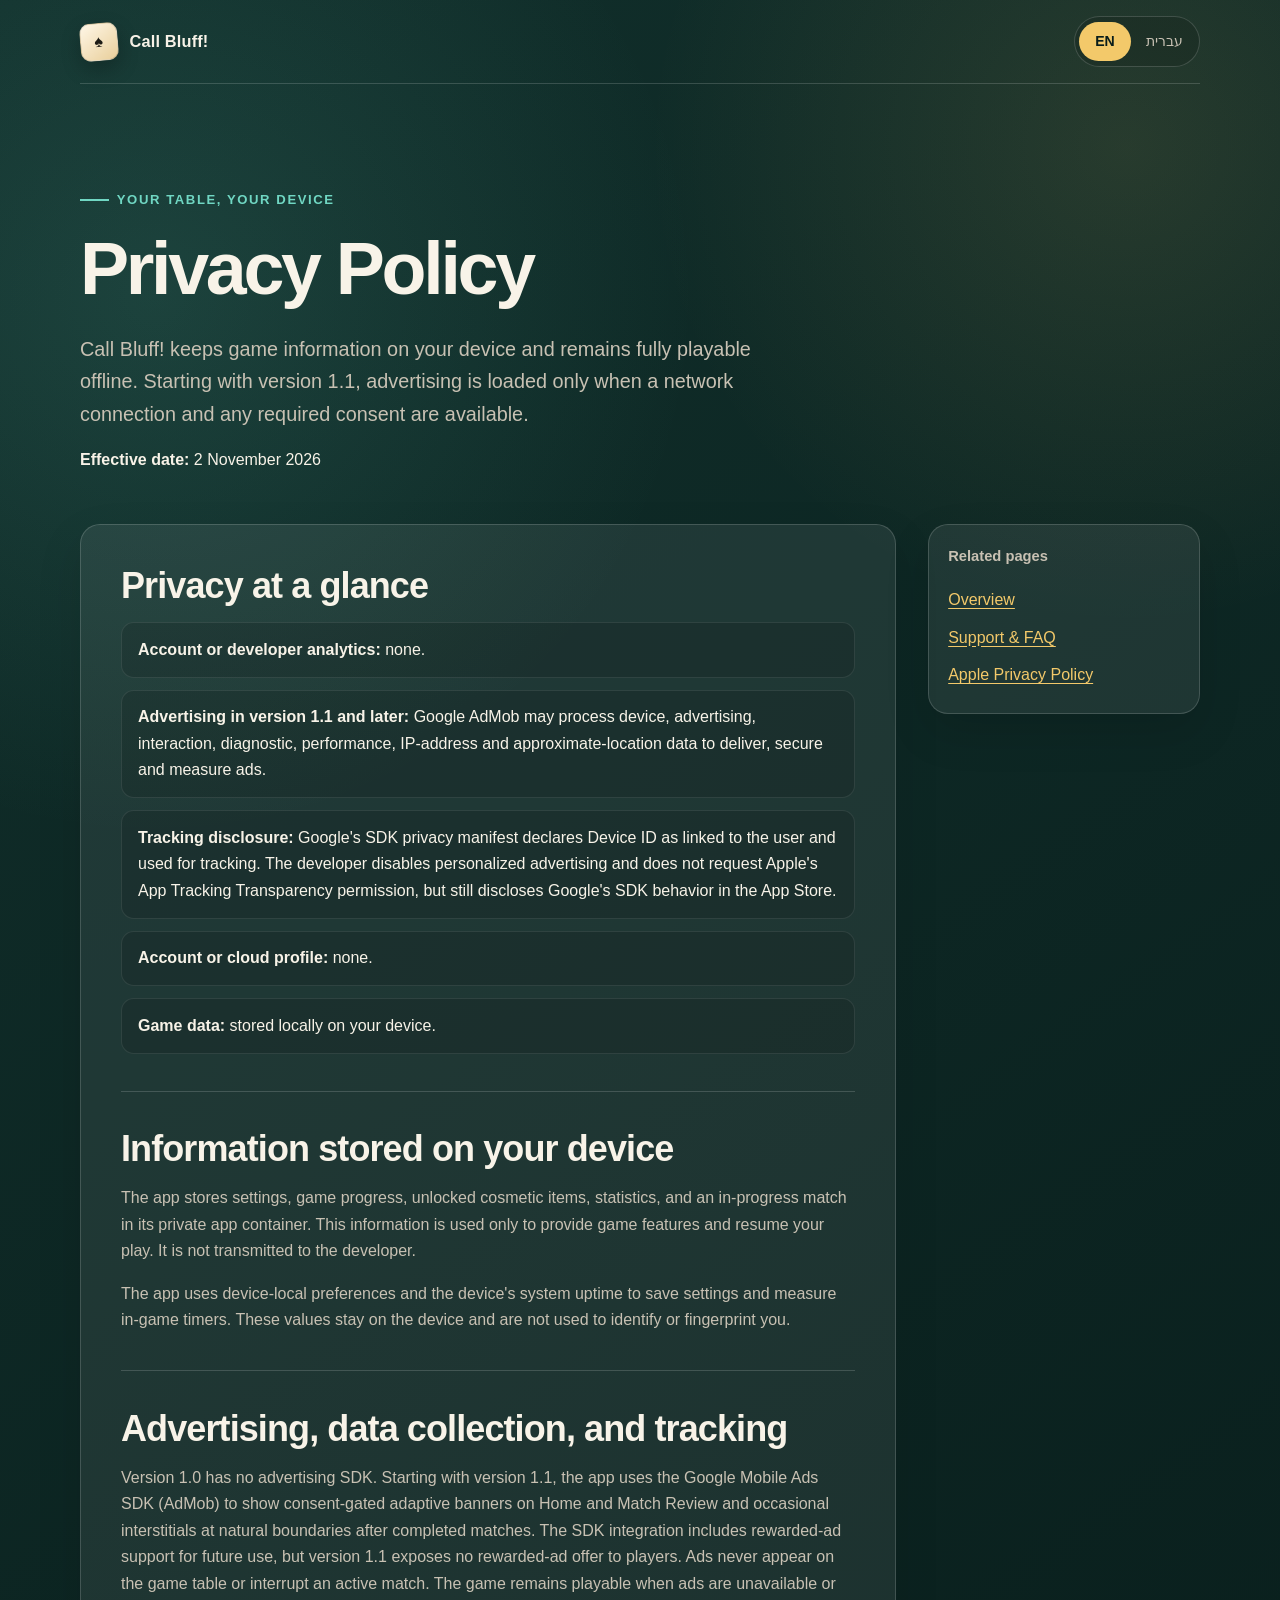
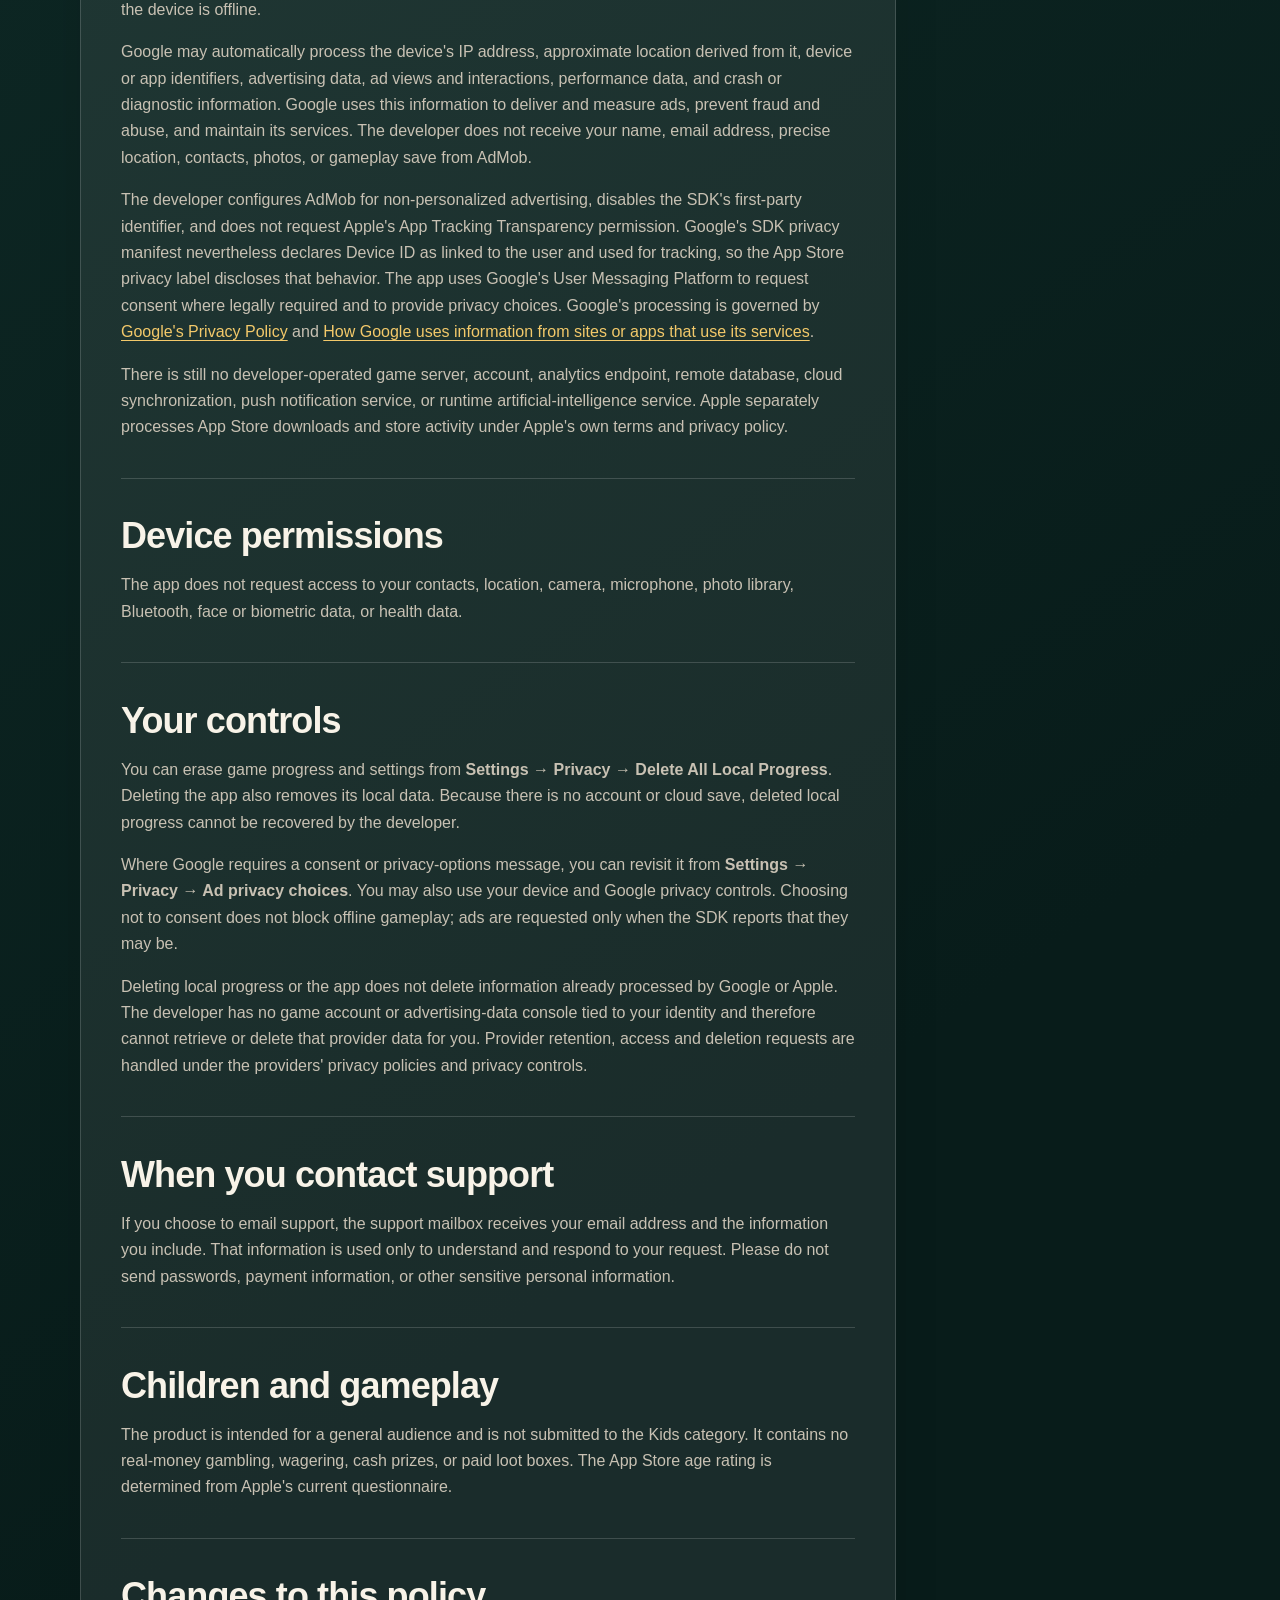
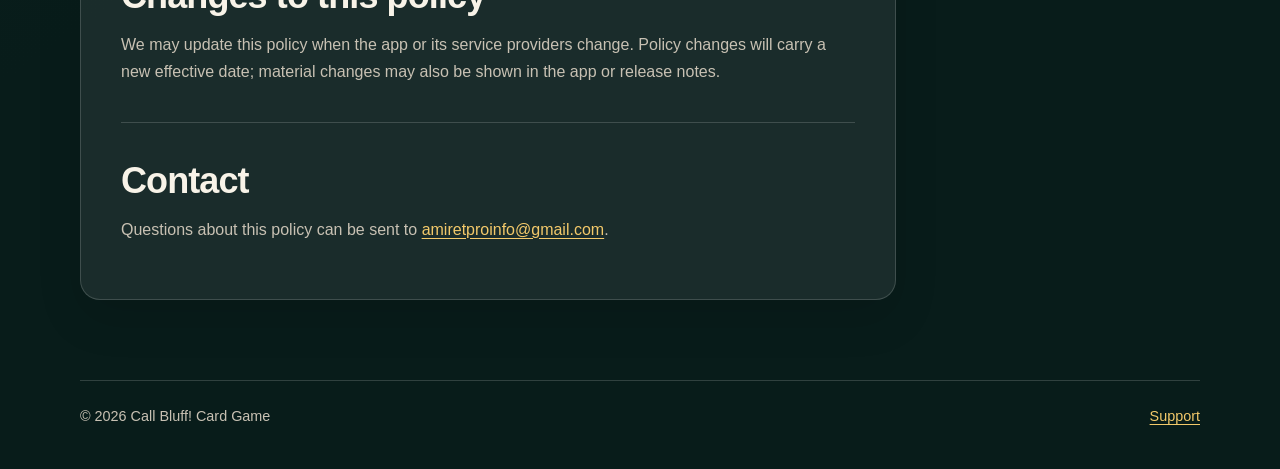
==== commit 6043de90: "Update privacy policy for version 1.1 ads" ====
--- a/privacy.html
+++ b/privacy.html
@@ -115,10 +115,12 @@
             <h2 id="collection-en">Advertising, data collection, and tracking</h2>
             <p>
               Version 1.0 has no advertising SDK. Starting with version 1.1,
-              the app uses the Google Mobile Ads SDK (AdMob) to show occasional
-              interstitial ads between matches. The SDK integration includes
-              rewarded-ad support for future use, but version 1.1 exposes no
-              rewarded-ad offer to players. Ads never interrupt an active match. The
+              the app uses the Google Mobile Ads SDK (AdMob) to show consent-gated
+              adaptive banners on Home and Match Review and occasional interstitials
+              at natural boundaries after completed matches. The SDK integration
+              includes rewarded-ad support for future use, but version 1.1 exposes
+              no rewarded-ad offer to players. Ads never appear on the game table or
+              interrupt an active match. The
               game remains playable when ads are unavailable or the device is
               offline.
             </p>
@@ -295,9 +297,11 @@
             <h2 id="collection-he">פרסום, איסוף מידע ומעקב</h2>
             <p>
               גרסה 1.0 אינה כוללת SDK לפרסום. החל מגרסה 1.1 האפליקציה משתמשת
-              ב־Google Mobile Ads SDK ‏(AdMob) להצגה מזדמנת של פרסומות מעבר בין
-              משחקים. שילוב ה־SDK כולל תמיכה עתידית בפרסומות מתוגמלות, אך גרסה
-              1.1 אינה מציגה לשחקנים הצעה כזו. פרסומות אינן קוטעות משחק פעיל.
+              ב־Google Mobile Ads SDK ‏(AdMob) להצגת באנרים בכפוף להסכמה במסכי הבית
+              וסיכום המשחק, וכן לפרסומות מעבר מזדמנות בנקודות מעבר טבעיות לאחר
+              סיום משחק. שילוב ה־SDK כולל תמיכה עתידית בפרסומות מתוגמלות, אך גרסה
+              1.1 אינה מציגה לשחקנים הצעה כזו. פרסומות אינן מופיעות על שולחן המשחק
+              ואינן קוטעות משחק פעיל.
               המשחק ממשיך לפעול כאשר אין פרסומות זמינות
               או כשהמכשיר אינו מחובר לרשת.
             </p>
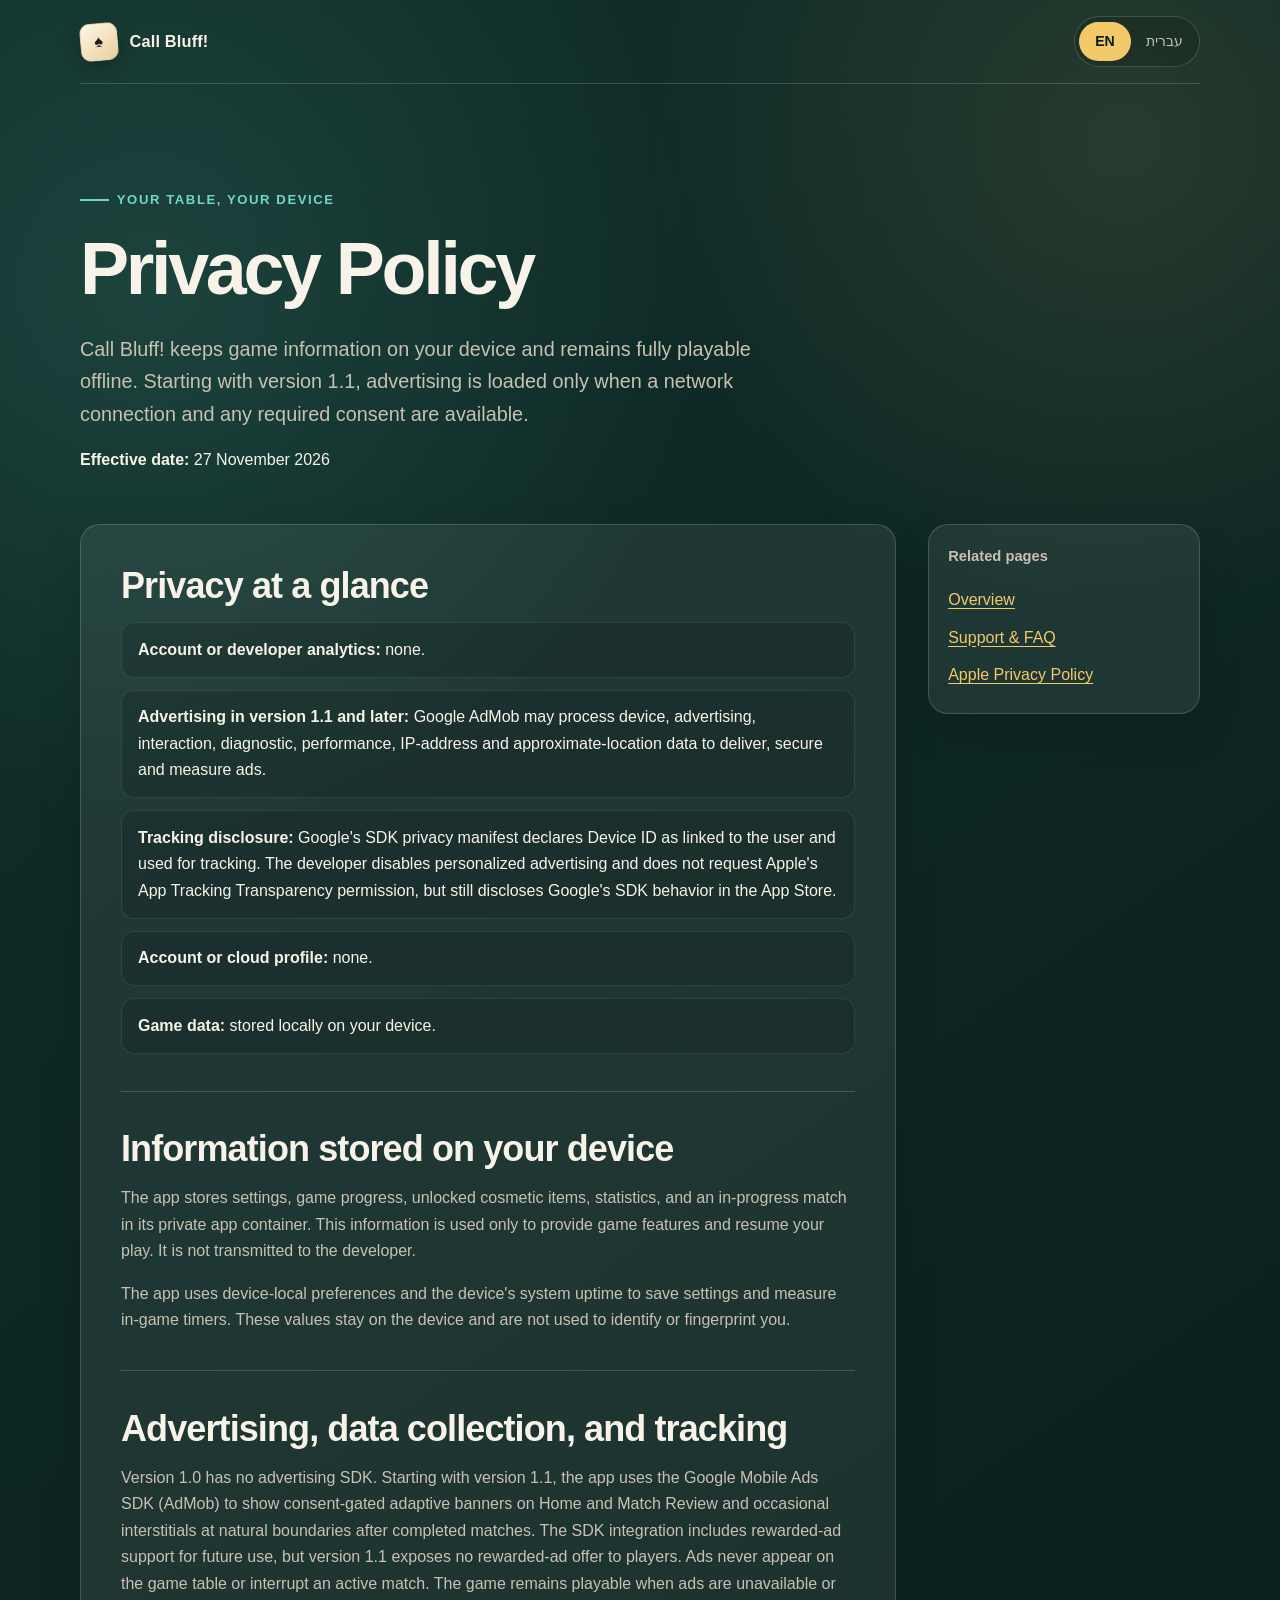
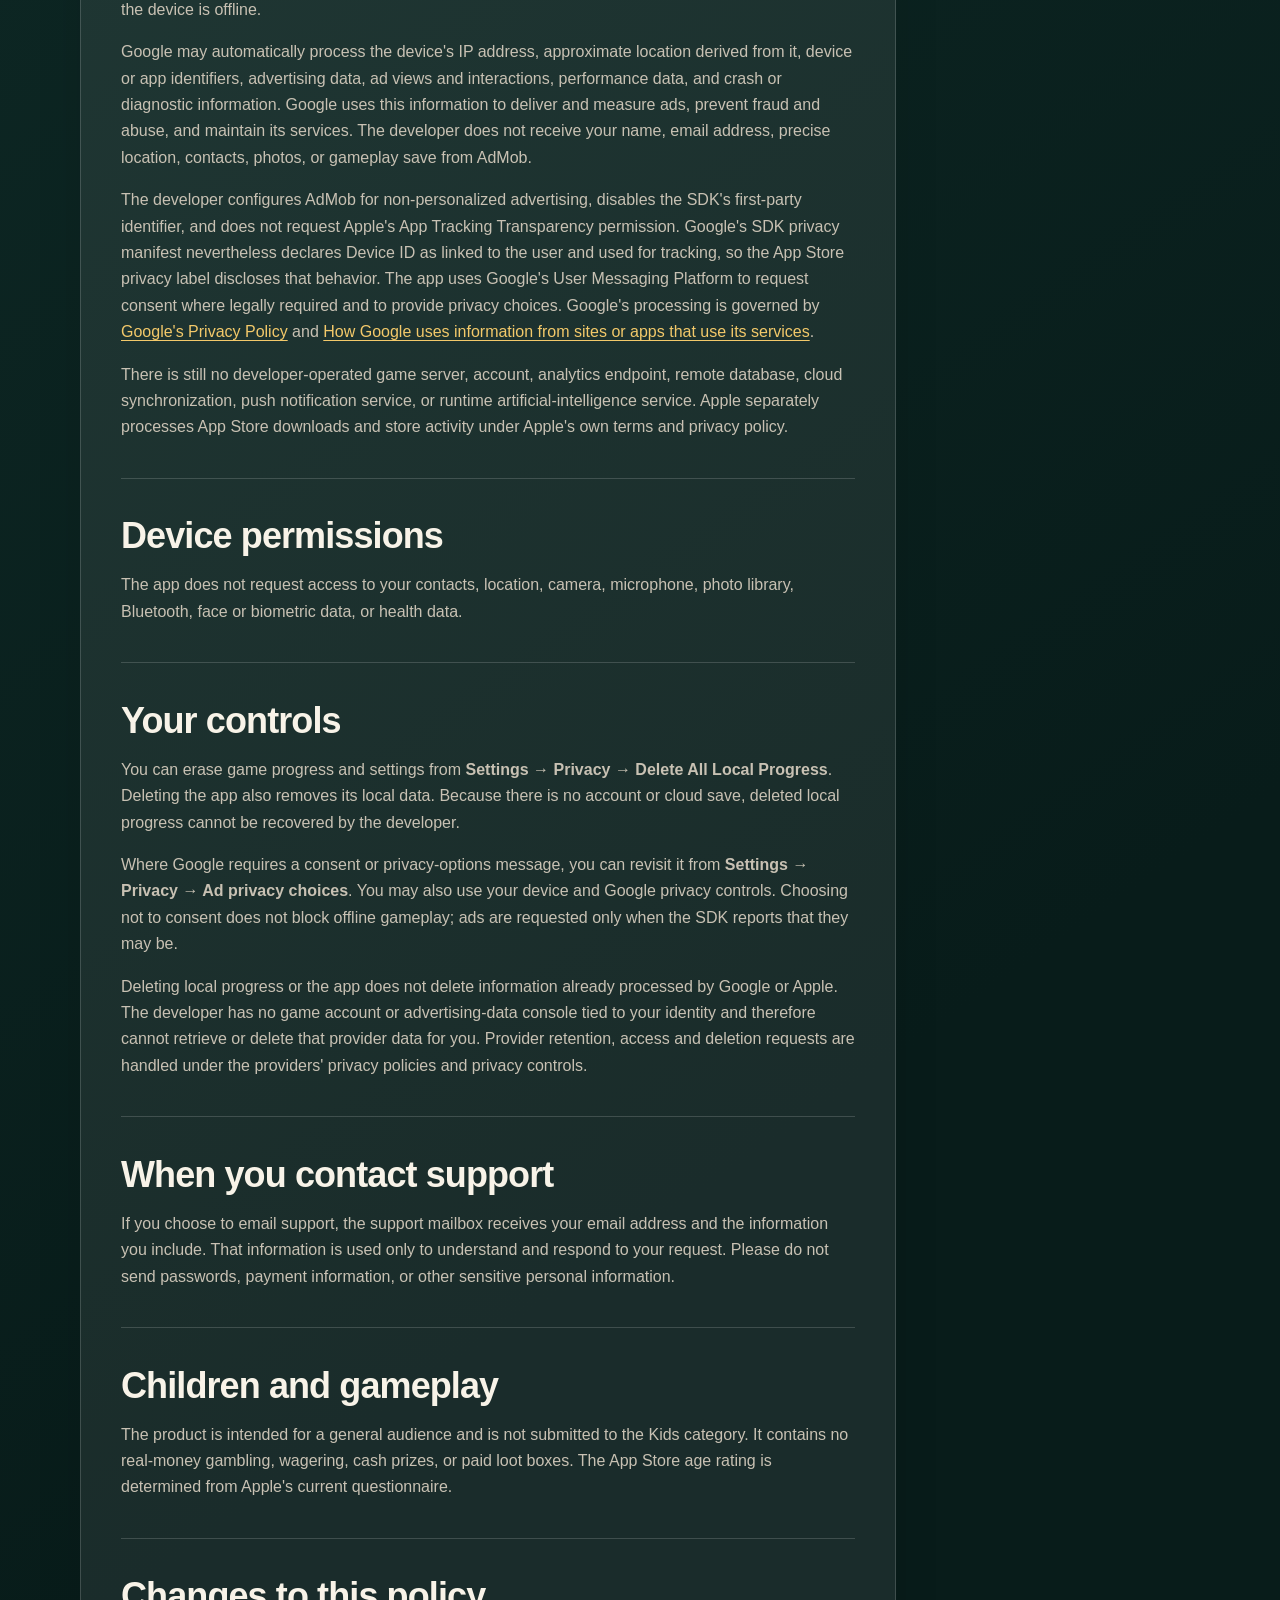
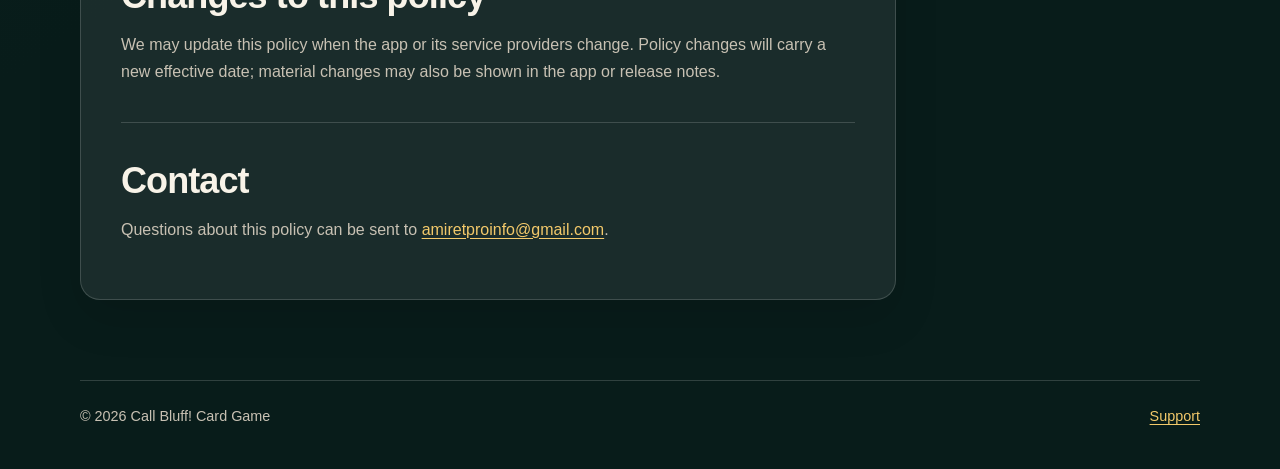
==== commit bd30fcdb: "Update privacy policy effective date" ====
--- a/privacy.html
+++ b/privacy.html
@@ -45,7 +45,7 @@
         </p>
         <p>
           <strong>Effective date:</strong>
-          <time datetime="2026-11-02">2 November 2026</time>
+          <time datetime="2026-11-27">27 November 2026</time>
         </p>
       </header>
 
@@ -65,7 +65,7 @@
         </p>
         <p>
           <strong>תאריך תחילה:</strong>
-          <time datetime="2026-11-02">2 בנובמבר 2026</time>
+          <time datetime="2026-11-27">27 בנובמבר 2026</time>
         </p>
       </header>
 
